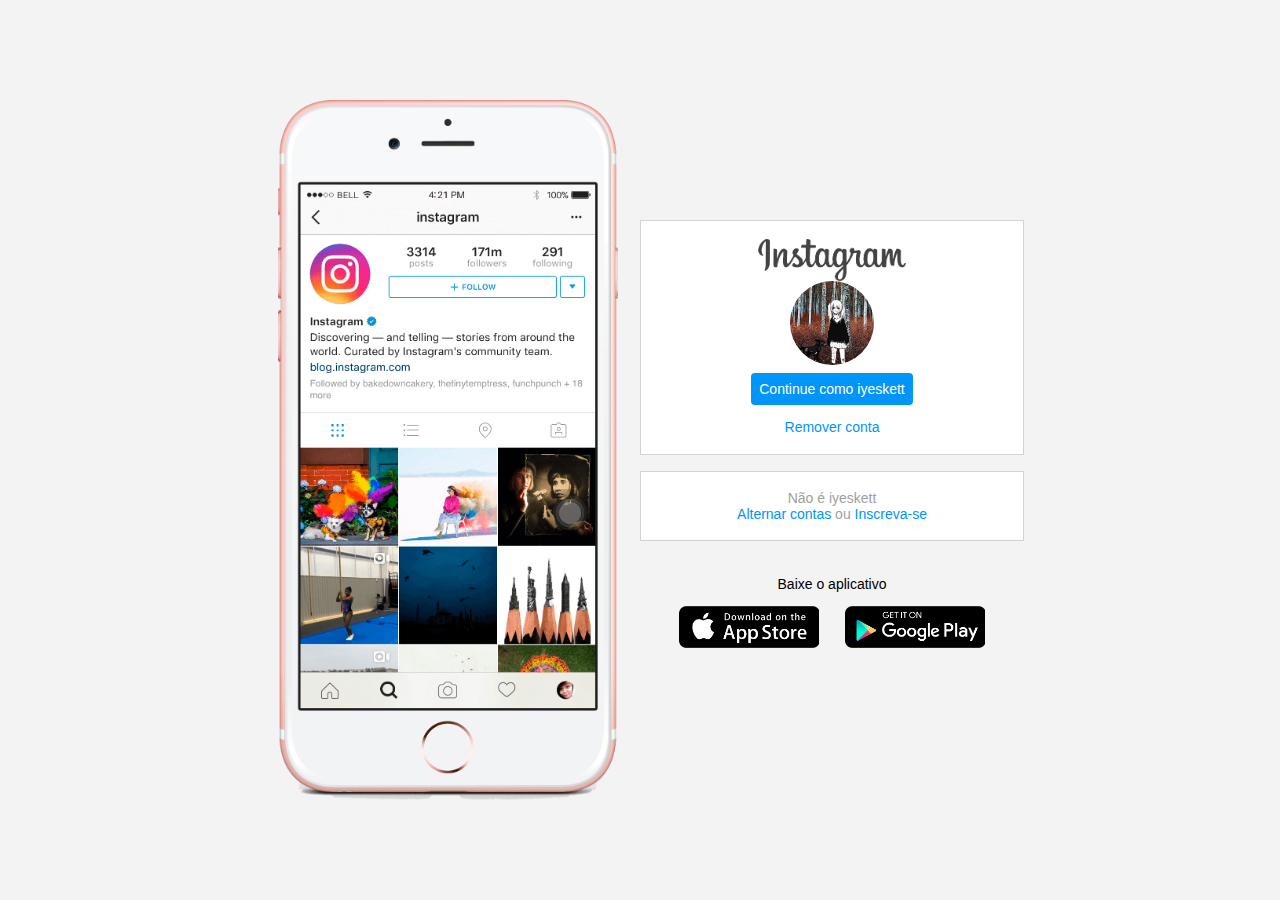
==== index.html @ 186d52eb "Reconstrução da tela de login do instagram" ====
<!DOCTYPE html>
<html lang="en">
<head>
    <meta charset="UTF-8">
    <meta http-equiv="X-UA-Compatible" content="IE=edge">
    <meta name="viewport" content="width=device-width, initial-scale=1.0">
    <link rel="stylesheet" href="style.css">
    <title>Instagram</title>
</head>
<body>
    
    <div class="instagram-wrapper">
        <div class="instagram-phone">
            <img src="./img/instagram-celular.png" alt="celular">
        </div>
        <div class="instagram-continue">
            <div class="group">
                <img src="./img/instagram-logo.png" alt="instagram logo" class="instagram-logo">
                <div class="profile-photo">
                    <img src="./img/perfil-instagram.jpg" alt="foto de perfil">
                </div>
                <a href="#" class="instagram-login">Continue como iyeskett</a>
                <a href="login.html" class="instagram-logout">Remover conta</a>
            </div>
            <div class="group">
                <p class="not-account">Não é iyeskett</p>
                <p class="not-account">
                    <span class="link-blue">Alternar contas</span>
                    ou
                    <span class="link-blue">Inscreva-se</span>
                </p>
            </div>
            <div class="get-the-app">
                <p class="get-app">Baixe o aplicativo</p>
                <div class="download">
                    <a href="#" class="app-download"></a>
                    <a href="#" class="app-download"></a>
                </div>
            </div>
        </div>
    </div>
    
</body>
</html>
---- style.css ----
*{
    padding: 0;
    margin: 0;
    box-sizing: border-box;
    text-decoration: none;
    font-family: sans-serif;
    font-size: 14px;
}

body{
    width: 100%;
    min-height: 100vh;
    background-color: rgb(243, 243, 243);
    margin: 0;
    display: flex;
    justify-content: center;
}

.instagram-wrapper{
    display: flex;
    align-items: center;
    justify-content: start;
    width: 60%;
    height: 100vh;
}

.instagram-phone{
    display: flex;
    align-items: center;
    justify-content: center;
    width: 50%;
}

.instagram-phone img{
    height: 50rem;
}

.instagram-continue{
    display: flex;
    align-items: center; /* horizontal */
    justify-content: space-around; /* vertical */
    flex-direction: column;
    width: 50%;
    min-height: 34rem;
}

.group{
    display: flex;
    justify-content: space-between;
    align-items: center;
    flex-direction: column;
    background-color: #ffffff;
    width: 100%;
    padding: 1.3rem 0;
    border: 1px solid lightgray;
}

.group:nth-child(1){
    min-width: 19rem;
}
.group-login{
    display: flex;
    justify-content: center;
    align-items: center;
    background-color: #ffffff;
    width: 100%;
    padding: 1.3rem 0;
    border: 1px solid lightgray;
}

.cadastro{
    margin-left: 3px;
}

.group-login:nth-child(1){
    min-width: 19rem;
}

.instagram-logo{
    height: 3rem;
}

.profile-photo{
    display: flex;
    justify-content: center;
    align-items: center;
    border-radius: 50%;
    overflow: hidden;
}

.profile-photo img{
    height: 6rem;
}

.instagram-login{
    background-color: #0095f6;
    color: #ffffff;
    padding: 8px;
    border-radius: 4px;
    margin-top: 8px;
}

.instagram-login-sem-user{
    background-color: #0095f6;
    color: #ffffff;
    padding: 8px;
    padding-left: 44%;
    padding-right: 44%;
    border-radius: 4px;
    margin-top: 8px;
}

#email{
    color: gray;
    margin-top: 10px;
    margin-bottom: 5px;
    width: 300px;
    padding-top: 5px;
    padding-bottom: 5px;
}

#password{
    color: gray;
    margin-bottom: 20px;
    padding-top: 5px;
    padding-bottom: 5px;
    width: 300px;
}

fieldset {
    border-top: -0.5px solid gray;
    border-bottom: none;
    border-left: 100px solid transparent;
    border-right: 100px solid transparent;
    text-align: center;
    margin: 20px 0;
 }
 
 fieldset legend {
    padding: 1px 10px;
}



.facebook{
    display: flex;
    text-align: center;
    justify-content: center;
    align-items: center;
}

.facebook img{
    width: 15px;
    margin-right: 5px;
}

.instagram-logout{
    color: #0095f6;
    margin-top: 1rem;
}

.not-account{
    color: rgb(160, 160, 160);
}

.link-blue{
    color: #0095f6;
}

.get-the-app{
    display: flex;
    flex-direction: column;
    align-items: center;
    justify-content: center;
    width: 100%;
    padding: 1.3rem 0;

}

.download{
    display: flex;
    width: 100%;
    justify-content: space-evenly;
    align-items: center;
    padding: 1rem;
}

.app-download{
    height: 3rem;
    width: 10rem;
    background-size: cover;
}

.app-download:nth-child(1){
    background-image: url('./img/apple-button.png');
}

.app-download:nth-child(2){
    background-image: url('./img/googleplay-button.png');
}

/* media queries */

@media(max-width:1170px){
    .instagram-wrapper{
        width: 90%;
    }
}

@media(max-width: 780px){
    body{
        background-color: #ffffff;
    }

    .instagram-wrapper{
        width: 90%;
    }

    .instagram-phone{
        display: none;
    }

    .instagram-continue{
        width: 100%;
    }

    .group{
        border: 1px solid transparent;
    }
    .group-login{
        border: 1px solid transparent;
    }
    
}

@media(max-width: 350px) {
    .download{
        display: flex;
        align-items: center;
        flex-direction: column;
    }
    .download a{
        margin-bottom: 5%;
    }
}
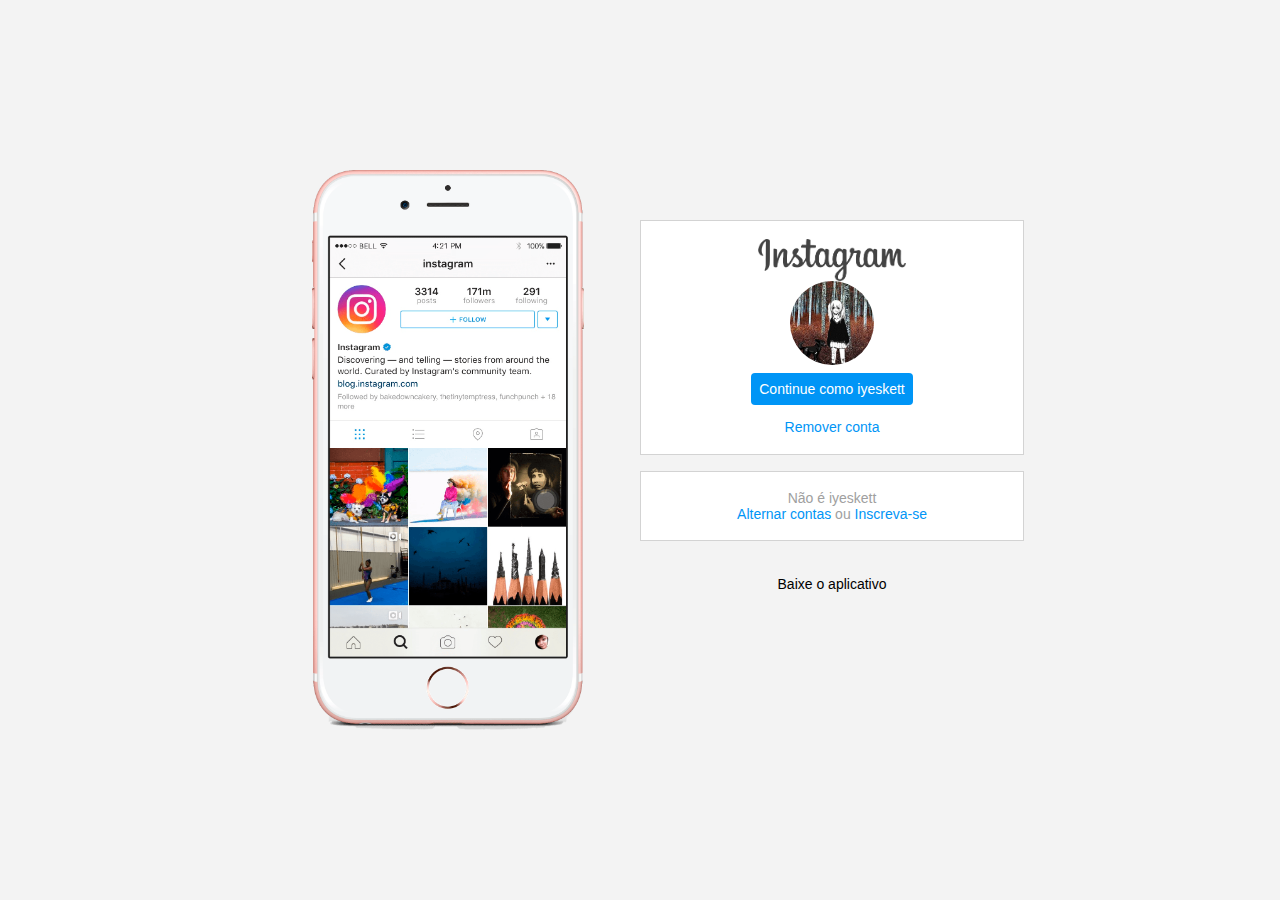
==== commit 5790a344: "Criando pagina inicial instagram" ====
--- a/index.html
+++ b/index.html
@@ -4,7 +4,7 @@
     <meta charset="UTF-8">
     <meta http-equiv="X-UA-Compatible" content="IE=edge">
     <meta name="viewport" content="width=device-width, initial-scale=1.0">
-    <link rel="stylesheet" href="style.css">
+    <link rel="stylesheet" href="./assets/css/style.css">
     <title>Instagram</title>
 </head>
 <body>
@@ -19,7 +19,7 @@
                 <div class="profile-photo">
                     <img src="./img/perfil-instagram.jpg" alt="foto de perfil">
                 </div>
-                <a href="#" class="instagram-login">Continue como iyeskett</a>
+                <a href="paginaInicial.html" class="instagram-login">Continue como iyeskett</a>
                 <a href="login.html" class="instagram-logout">Remover conta</a>
             </div>
             <div class="group">
--- a/assets/css/style.css
+++ b/assets/css/style.css
@@ -0,0 +1,245 @@
+*{
+    padding: 0;
+    margin: 0;
+    box-sizing: border-box;
+    text-decoration: none;
+    font-family: sans-serif;
+    font-size: 14px;
+}
+
+body{
+    width: 100%;
+    min-height: 100vh;
+    background-color: rgb(243, 243, 243);
+    margin: 0;
+    display: flex;
+    justify-content: center;
+}
+
+.instagram-wrapper{
+    display: flex;
+    align-items: center;
+    justify-content: start;
+    width: 60%;
+    height: 100vh;
+}
+
+.instagram-phone{
+    display: flex;
+    align-items: center;
+    justify-content: center;
+    width: 50%;
+}
+
+.instagram-phone img{
+    height: 40rem;
+}
+
+.instagram-continue{
+    display: flex;
+    align-items: center; /* horizontal */
+    justify-content: space-around; /* vertical */
+    flex-direction: column;
+    width: 50%;
+    min-height: 34rem;
+}
+
+.group{
+    display: flex;
+    justify-content: space-between;
+    align-items: center;
+    flex-direction: column;
+    background-color: #ffffff;
+    width: 100%;
+    padding: 1.3rem 0;
+    border: 1px solid lightgray;
+}
+
+.group:nth-child(1){
+    min-width: 19rem;
+}
+.group-login{
+    display: flex;
+    justify-content: center;
+    align-items: center;
+    background-color: #ffffff;
+    width: 100%;
+    padding: 1.3rem 0;
+    border: 1px solid lightgray;
+}
+
+.cadastro{
+    margin-left: 3px;
+}
+
+.group-login:nth-child(1){
+    min-width: 19rem;
+}
+
+.instagram-logo{
+    height: 3rem;
+}
+
+.profile-photo{
+    display: flex;
+    justify-content: center;
+    align-items: center;
+    border-radius: 50%;
+    overflow: hidden;
+}
+
+.profile-photo img{
+    height: 6rem;
+}
+
+.instagram-login{
+    background-color: #0095f6;
+    color: #ffffff;
+    padding: 8px;
+    border-radius: 4px;
+    margin-top: 8px;
+}
+
+.instagram-login-sem-user{
+    background-color: #0095f6;
+    color: #ffffff;
+    padding: 8px;
+    padding-left: 44%;
+    padding-right: 44%;
+    border-radius: 4px;
+    margin-top: 8px;
+}
+
+#email{
+    color: gray;
+    margin-top: 10px;
+    margin-bottom: 5px;
+    width: 300px;
+    padding-top: 5px;
+    padding-bottom: 5px;
+}
+
+#password{
+    color: gray;
+    margin-bottom: 20px;
+    padding-top: 5px;
+    padding-bottom: 5px;
+    width: 300px;
+}
+
+fieldset {
+    border-top: -0.5px solid gray;
+    border-bottom: none;
+    border-left: 100px solid transparent;
+    border-right: 100px solid transparent;
+    text-align: center;
+    margin: 20px 0;
+ }
+ 
+ fieldset legend {
+    padding: 1px 10px;
+}
+
+
+
+.facebook{
+    display: flex;
+    text-align: center;
+    justify-content: center;
+    align-items: center;
+}
+
+.facebook img{
+    width: 15px;
+    margin-right: 5px;
+}
+
+.instagram-logout{
+    color: #0095f6;
+    margin-top: 1rem;
+}
+
+.not-account{
+    color: rgb(160, 160, 160);
+}
+
+.link-blue{
+    color: #0095f6;
+}
+
+.get-the-app{
+    display: flex;
+    flex-direction: column;
+    align-items: center;
+    justify-content: center;
+    width: 100%;
+    padding: 1.3rem 0;
+
+}
+
+.download{
+    display: flex;
+    width: 100%;
+    justify-content: space-evenly;
+    align-items: center;
+    padding: 1rem;
+}
+
+.app-download{
+    height: 3rem;
+    width: 10rem;
+    background-size: cover;
+}
+
+.app-download:nth-child(1){
+    background-image: url('./img/apple-button.png');
+}
+
+.app-download:nth-child(2){
+    background-image: url('./img/googleplay-button.png');
+}
+
+/* media queries */
+
+@media(max-width:1170px){
+    .instagram-wrapper{
+        width: 90%;
+    }
+}
+
+@media(max-width: 780px){
+    body{
+        background-color: #ffffff;
+    }
+
+    .instagram-wrapper{
+        width: 90%;
+    }
+
+    .instagram-phone{
+        display: none;
+    }
+
+    .instagram-continue{
+        width: 100%;
+    }
+
+    .group{
+        border: 1px solid transparent;
+    }
+    .group-login{
+        border: 1px solid transparent;
+    }
+    
+}
+
+@media(max-width: 350px) {
+    .download{
+        display: flex;
+        align-items: center;
+        flex-direction: column;
+    }
+    .download a{
+        margin-bottom: 5%;
+    }
+}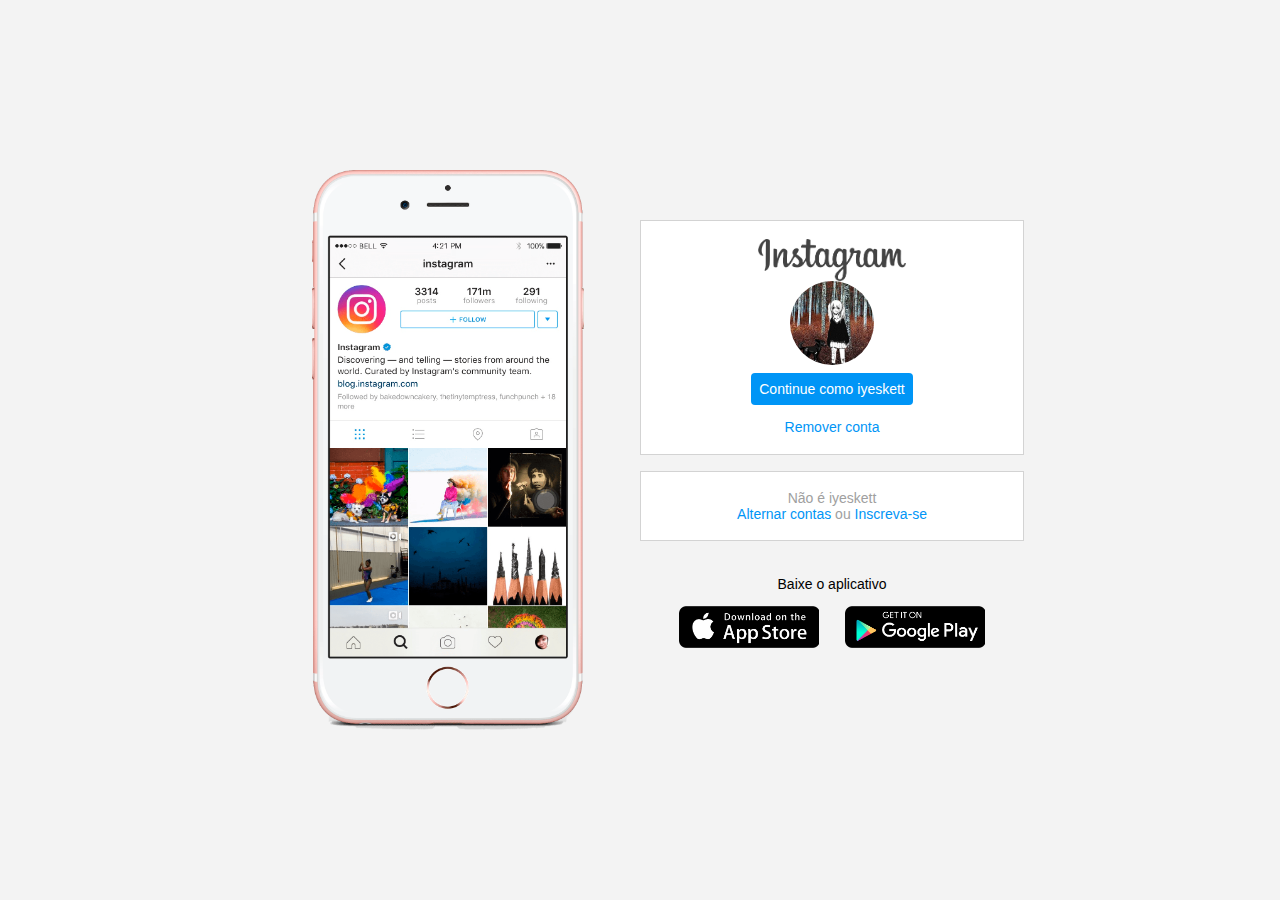
==== commit a22ba1f0: "Organizando pastas" ====
--- a/index.html
+++ b/index.html
@@ -11,13 +11,13 @@
     
     <div class="instagram-wrapper">
         <div class="instagram-phone">
-            <img src="./img/instagram-celular.png" alt="celular">
+            <img src="./assets/img/instagram-celular.png" alt="celular">
         </div>
         <div class="instagram-continue">
             <div class="group">
-                <img src="./img/instagram-logo.png" alt="instagram logo" class="instagram-logo">
+                <img src="./assets/img/instagram-logo.png" alt="instagram logo" class="instagram-logo">
                 <div class="profile-photo">
-                    <img src="./img/perfil-instagram.jpg" alt="foto de perfil">
+                    <img src="./assets/img/perfil-instagram.jpg" alt="foto de perfil">
                 </div>
                 <a href="paginaInicial.html" class="instagram-login">Continue como iyeskett</a>
                 <a href="login.html" class="instagram-logout">Remover conta</a>
--- a/assets/css/style.css
+++ b/assets/css/style.css
@@ -192,11 +192,11 @@
 }
 
 .app-download:nth-child(1){
-    background-image: url('./img/apple-button.png');
+    background-image: url('/assets/img/apple-button.png');
 }
 
 .app-download:nth-child(2){
-    background-image: url('./img/googleplay-button.png');
+    background-image: url('/assets/img/googleplay-button.png');
 }
 
 /* media queries */
